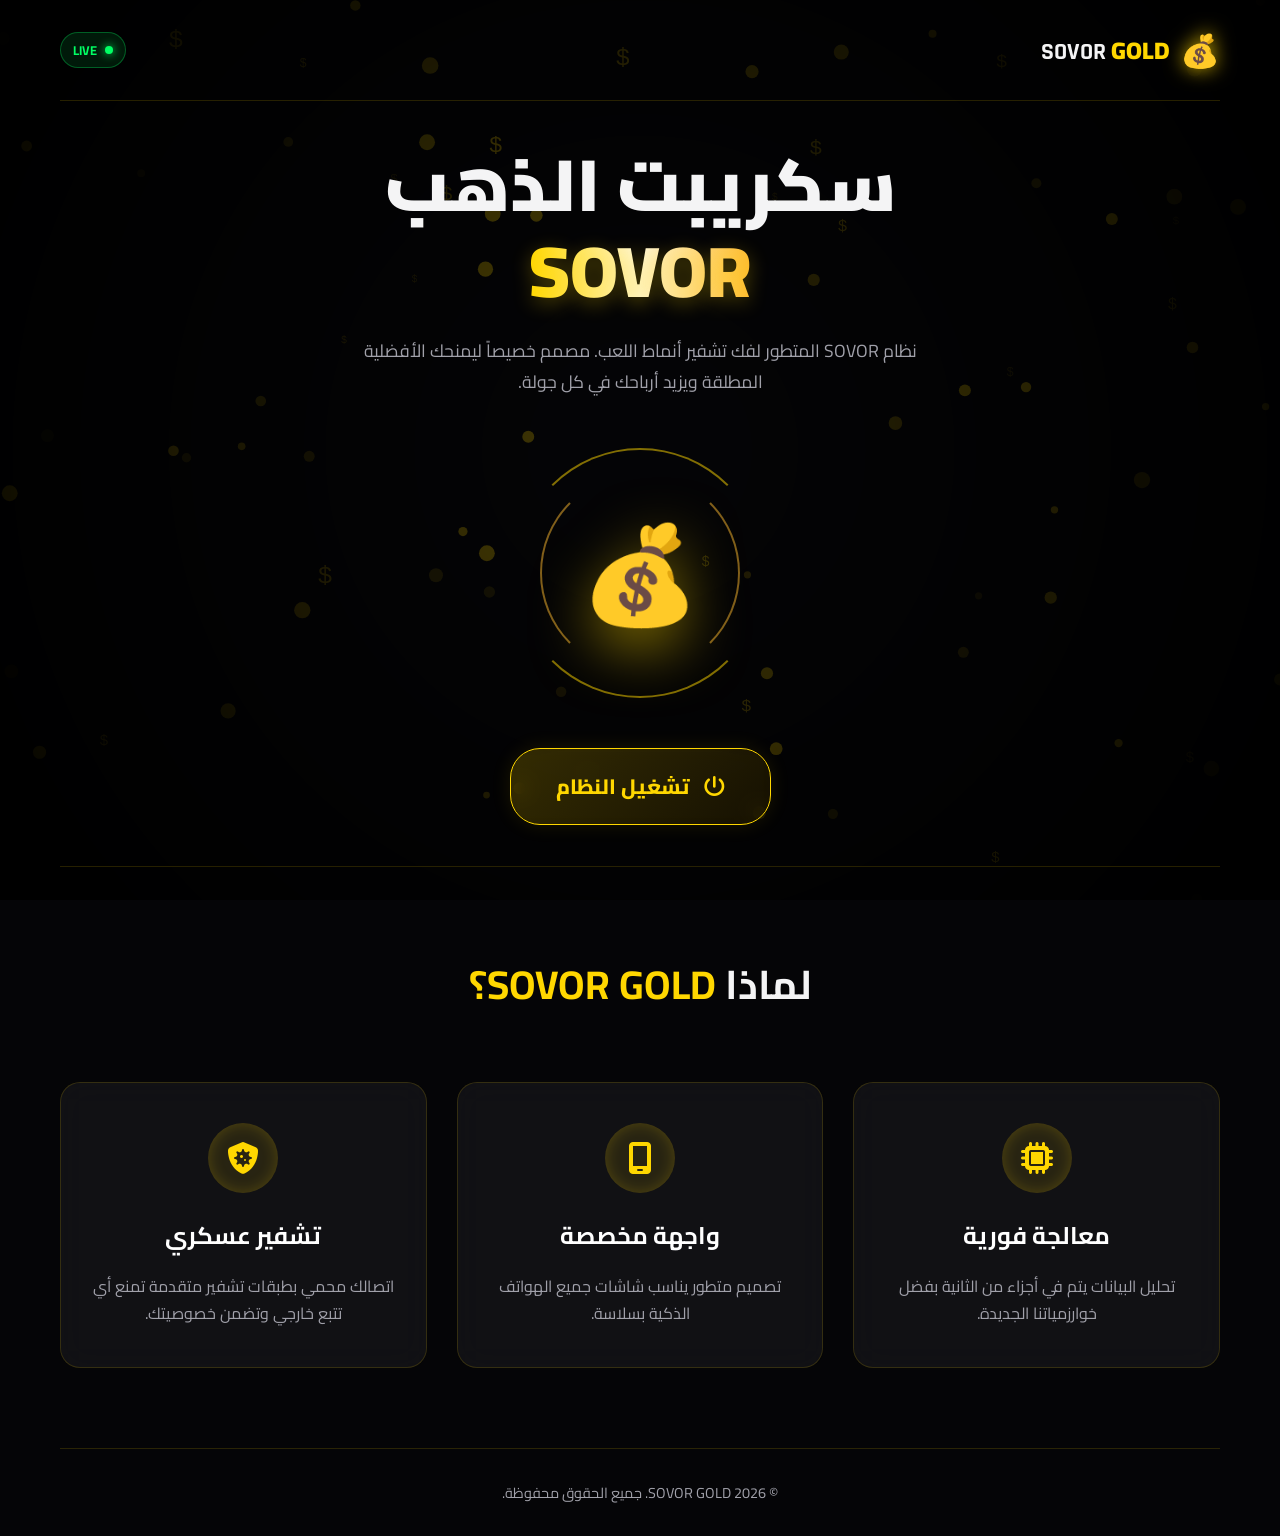
==== index.html @ d477f58d "Add files via upload" ====
<!DOCTYPE html>
<html lang="ar" dir="rtl">
<head>
    <meta charset="UTF-8">
    <meta name="viewport" content="width=device-width, initial-scale=1.0">
    <title>SOVOR GOLD</title>
    <link rel="stylesheet" href="index.css">
    <link href="https://fonts.googleapis.com/css2?family=Cairo:wght@400;600;800;900&family=Rajdhani:wght@600;700&display=swap" rel="stylesheet">
    <link rel="stylesheet" href="https://cdnjs.cloudflare.com/ajax/libs/font-awesome/6.4.0/css/all.min.css">
</head>
<body>
    <canvas id="particles-engine"></canvas>
    <div class="glass-overlay"></div>

    <main class="main-container">
        <nav class="navbar">
            <div class="logo-container">
                <span class="emoji-logo">💰</span>
                <span class="logo-text">SOVOR <span class="highlight">GOLD</span></span>
            </div>
            <div class="status-badge">
                <span class="pulse-dot"></span>  LIVE
            </div>
        </nav>

        <section class="hero-section">
            <div class="hero-content">
                <h1 class="hero-title">سكريبت الذهب <br><span class="gradient-text"> SOVOR </span></h1>
                <p class="hero-description">
                    نظام SOVOR المتطور لفك تشفير أنماط اللعب. مصمم خصيصاً ليمنحك الأفضلية المطلقة ويزيد أرباحك في كل جولة.
                </p>
                
                <div class="visual-element">
                    <div class="orbit-ring"></div>
                    <div class="orbit-ring ring-2"></div>
                    <span class="floating-gold-main">💰</span>
                </div>

                <div class="action-wrapper">
                    <a href="login.html" class="btn-primary">
                        <i class="fa-solid fa-power-off"></i>
                        <span>تشغيل النظام</span>
                    </a>
                </div>
            </div>
        </section>

        <section class="features-section">
            <h2 class="section-title">لماذا <span class="highlight">SOVOR GOLD؟</span></h2>
            <div class="features-grid">
                <div class="feature-card">
                    <div class="icon-wrapper"><i class="fa-solid fa-microchip"></i></div>
                    <h3>معالجة فورية</h3>
                    <p>تحليل البيانات يتم في أجزاء من الثانية بفضل خوارزمياتنا الجديدة.</p>
                </div>
                <div class="feature-card">
                    <div class="icon-wrapper"><i class="fa-solid fa-mobile-screen"></i></div>
                    <h3>واجهة مخصصة</h3>
                    <p>تصميم  متطور يناسب شاشات جميع الهواتف الذكية بسلاسة.</p>
                </div>
                <div class="feature-card">
                    <div class="icon-wrapper"><i class="fa-solid fa-shield-virus"></i></div>
                    <h3>تشفير عسكري</h3>
                    <p>اتصالك محمي بطبقات تشفير متقدمة تمنع أي تتبع خارجي وتضمن خصوصيتك.</p>
                </div>
            </div>
        </section>
        
        <footer class="footer">
            <p>&copy; 2026 SOVOR GOLD. جميع الحقوق محفوظة.</p>
        </footer>
    </main>
    <script src="index.js"></script>
</body>
</html>
---- index.css ----
:root {
    --primary-gold: #FFD700;
    --secondary-gold: #FDB931;
    --dark-bg: #050507;
    --card-bg: rgba(25, 25, 30, 0.6);
    --text-light: #F4F4F5;
    --text-muted: #A1A1AA;
    --glass-border: rgba(255, 215, 0, 0.15);
}

* { margin: 0; padding: 0; box-sizing: border-box; font-family: 'Cairo', sans-serif; }
body { background-color: var(--dark-bg); color: var(--text-light); overflow-x: hidden; min-height: 100vh; }

#particles-engine { position: fixed; top: 0; left: 0; width: 100vw; height: 100vh; z-index: -2; }
.glass-overlay { position: fixed; top: 0; left: 0; width: 100vw; height: 100vh; background: radial-gradient(circle at center, transparent 0%, #000000 100%); z-index: -1; pointer-events: none; }
.main-container { width: 100%; max-width: 1200px; margin: 0 auto; padding: 0 20px; }

/* اللوكو الجديد */
.emoji-logo { font-size: 2rem; filter: drop-shadow(0 0 10px rgba(255, 215, 0, 0.8)); animation: floatLogo 3s ease-in-out infinite; }
@keyframes floatLogo { 0%, 100% { transform: translateY(0); } 50% { transform: translateY(-5px); } }

.navbar { display: flex; justify-content: space-between; align-items: center; padding: 20px 0; border-bottom: 1px solid var(--glass-border); }
.logo-container { display: flex; align-items: center; gap: 10px; }
.logo-text { font-size: 1.5rem; font-weight: 900; font-family: 'Rajdhani', sans-serif; }
.highlight { color: var(--primary-gold); }

.status-badge { background: rgba(0, 255, 100, 0.1); border: 1px solid rgba(0, 255, 100, 0.3); padding: 5px 12px; border-radius: 20px; font-size: 0.8rem; display: flex; align-items: center; gap: 8px; color: #00FF64; font-weight: bold; }
.pulse-dot { width: 8px; height: 8px; background: #00FF64; border-radius: 50%; box-shadow: 0 0 10px #00FF64; animation: pulse 1.5s infinite; }
@keyframes pulse { 0% { transform: scale(0.95); box-shadow: 0 0 0 0 rgba(0, 255, 100, 0.7); } 70% { transform: scale(1); box-shadow: 0 0 0 10px rgba(0, 255, 100, 0); } 100% { transform: scale(0.95); box-shadow: 0 0 0 0 rgba(0, 255, 100, 0); } }

.hero-section { min-height: 85vh; display: flex; align-items: center; justify-content: center; text-align: center; padding: 40px 0; }
.hero-title { font-size: 3.5rem; font-weight: 900; line-height: 1.2; margin-bottom: 20px; }
.gradient-text { background: linear-gradient(90deg, var(--primary-gold), #FFF8DC, var(--secondary-gold)); -webkit-background-clip: text; -webkit-text-fill-color: transparent; text-shadow: 0px 5px 20px rgba(255, 215, 0, 0.3); }
.hero-description { font-size: 1.1rem; color: var(--text-muted); max-width: 600px; margin: 0 auto 50px auto; line-height: 1.8; }

.visual-element { position: relative; width: 250px; height: 250px; margin: 0 auto 50px auto; display: flex; justify-content: center; align-items: center; }
.orbit-ring { position: absolute; width: 100%; height: 100%; border: 2px solid transparent; border-top: 2px solid var(--primary-gold); border-bottom: 2px solid var(--primary-gold); border-radius: 50%; animation: rotateRing 8s linear infinite; opacity: 0.5; }
.ring-2 { width: 80%; height: 80%; border: 2px solid transparent; border-left: 2px solid var(--secondary-gold); border-right: 2px solid var(--secondary-gold); animation: rotateRingReverse 6s linear infinite; }
.floating-gold-main { font-size: 6rem; z-index: 2; filter: drop-shadow(0 20px 30px rgba(255, 215, 0, 0.5)); animation: levitate 4s ease-in-out infinite; }

@keyframes rotateRing { 0% { transform: rotate(0deg); } 100% { transform: rotate(360deg); } }
@keyframes rotateRingReverse { 0% { transform: rotate(360deg); } 100% { transform: rotate(0deg); } }
@keyframes levitate { 0%, 100% { transform: translateY(0); } 50% { transform: translateY(-20px) scale(1.05); } }

.btn-primary { display: inline-flex; align-items: center; gap: 15px; padding: 18px 45px; background: linear-gradient(135deg, rgba(255, 215, 0, 0.2), rgba(200, 150, 0, 0.1)); border: 1px solid var(--primary-gold); border-radius: 30px; color: var(--primary-gold); font-size: 1.3rem; font-weight: 800; text-decoration: none; transition: all 0.4s; box-shadow: 0 0 20px rgba(255, 215, 0, 0.1); backdrop-filter: blur(10px); }
.btn-primary:hover { background: var(--primary-gold); color: var(--dark-bg); transform: translateY(-5px) scale(1.05); box-shadow: 0 15px 30px rgba(255, 215, 0, 0.4); }

.features-section { padding: 80px 0; border-top: 1px solid var(--glass-border); }
.section-title { text-align: center; font-size: 2.5rem; margin-bottom: 60px; }
.features-grid { display: grid; grid-template-columns: 1fr; gap: 30px; }
@media(min-width: 768px) { .features-grid { grid-template-columns: repeat(3, 1fr); } .hero-title { font-size: 4.5rem; } }

.feature-card { background: var(--card-bg); border: 1px solid var(--glass-border); padding: 40px 30px; border-radius: 20px; backdrop-filter: blur(15px); text-align: center; transition: transform 0.4s ease, border-color 0.4s ease; }
.feature-card:hover { transform: translateY(-10px); border-color: var(--primary-gold); background: rgba(255, 215, 0, 0.05); }
.icon-wrapper { width: 70px; height: 70px; background: rgba(255, 215, 0, 0.1); border-radius: 50%; display: flex; align-items: center; justify-content: center; font-size: 2rem; color: var(--primary-gold); margin: 0 auto 20px auto; box-shadow: inset 0 0 15px rgba(255, 215, 0, 0.2); }
.feature-card h3 { font-size: 1.5rem; margin-bottom: 15px; color: white; }
.feature-card p { color: var(--text-muted); line-height: 1.7; }
.footer { text-align: center; padding: 30px 0; border-top: 1px solid var(--glass-border); color: var(--text-muted); font-size: 0.9rem; }
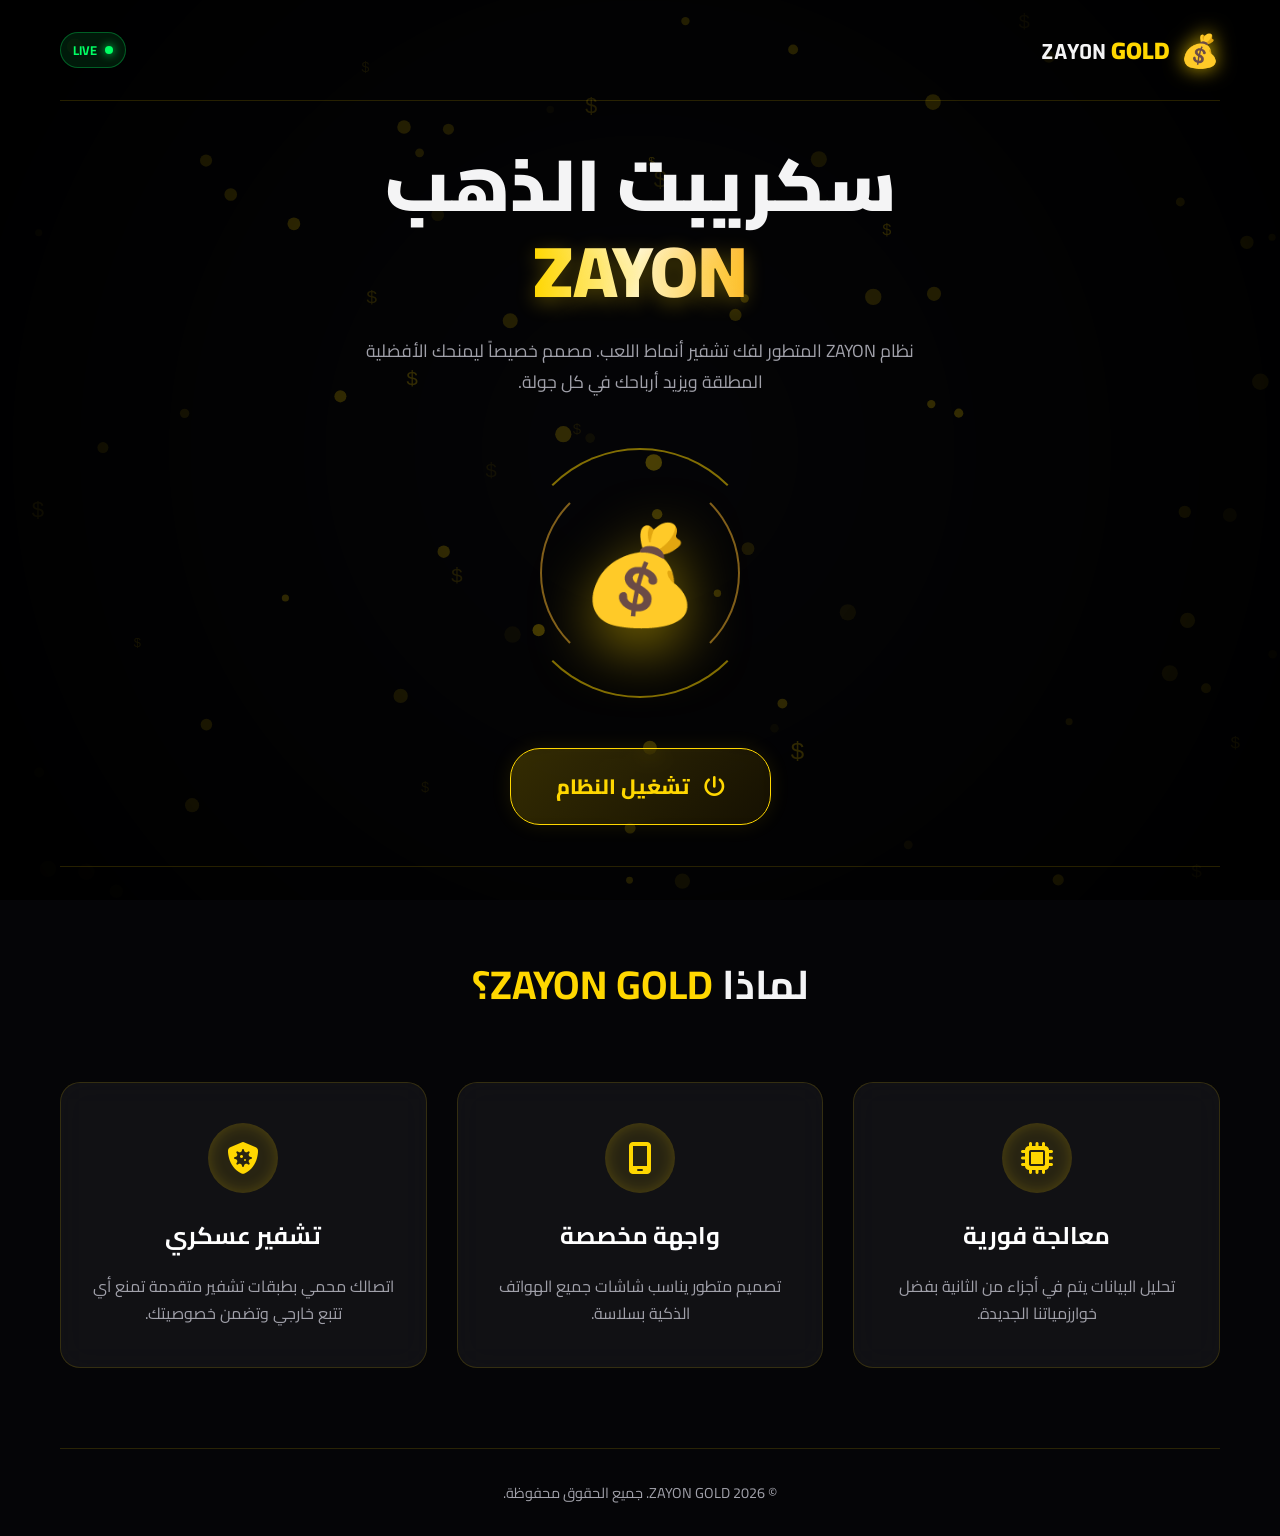
==== commit 3574b192: "Update index.html" ====
--- a/index.html
+++ b/index.html
@@ -3,7 +3,7 @@
 <head>
     <meta charset="UTF-8">
     <meta name="viewport" content="width=device-width, initial-scale=1.0">
-    <title>SOVOR GOLD</title>
+    <title>ZAYON GOLD</title>
     <link rel="stylesheet" href="index.css">
     <link href="https://fonts.googleapis.com/css2?family=Cairo:wght@400;600;800;900&family=Rajdhani:wght@600;700&display=swap" rel="stylesheet">
     <link rel="stylesheet" href="https://cdnjs.cloudflare.com/ajax/libs/font-awesome/6.4.0/css/all.min.css">
@@ -16,7 +16,7 @@
         <nav class="navbar">
             <div class="logo-container">
                 <span class="emoji-logo">💰</span>
-                <span class="logo-text">SOVOR <span class="highlight">GOLD</span></span>
+                <span class="logo-text">ZAYON <span class="highlight">GOLD</span></span>
             </div>
             <div class="status-badge">
                 <span class="pulse-dot"></span>  LIVE
@@ -25,9 +25,9 @@
 
         <section class="hero-section">
             <div class="hero-content">
-                <h1 class="hero-title">سكريبت الذهب <br><span class="gradient-text"> SOVOR </span></h1>
+                <h1 class="hero-title">سكريبت الذهب <br><span class="gradient-text"> ZAYON </span></h1>
                 <p class="hero-description">
-                    نظام SOVOR المتطور لفك تشفير أنماط اللعب. مصمم خصيصاً ليمنحك الأفضلية المطلقة ويزيد أرباحك في كل جولة.
+                    نظام ZAYON المتطور لفك تشفير أنماط اللعب. مصمم خصيصاً ليمنحك الأفضلية المطلقة ويزيد أرباحك في كل جولة.
                 </p>
                 
                 <div class="visual-element">
@@ -46,7 +46,7 @@
         </section>
 
         <section class="features-section">
-            <h2 class="section-title">لماذا <span class="highlight">SOVOR GOLD؟</span></h2>
+            <h2 class="section-title">لماذا <span class="highlight">ZAYON GOLD؟</span></h2>
             <div class="features-grid">
                 <div class="feature-card">
                     <div class="icon-wrapper"><i class="fa-solid fa-microchip"></i></div>
@@ -67,9 +67,9 @@
         </section>
         
         <footer class="footer">
-            <p>&copy; 2026 SOVOR GOLD. جميع الحقوق محفوظة.</p>
+            <p>&copy; 2026 ZAYON GOLD. جميع الحقوق محفوظة.</p>
         </footer>
     </main>
     <script src="index.js"></script>
 </body>
-</html>+</html>
